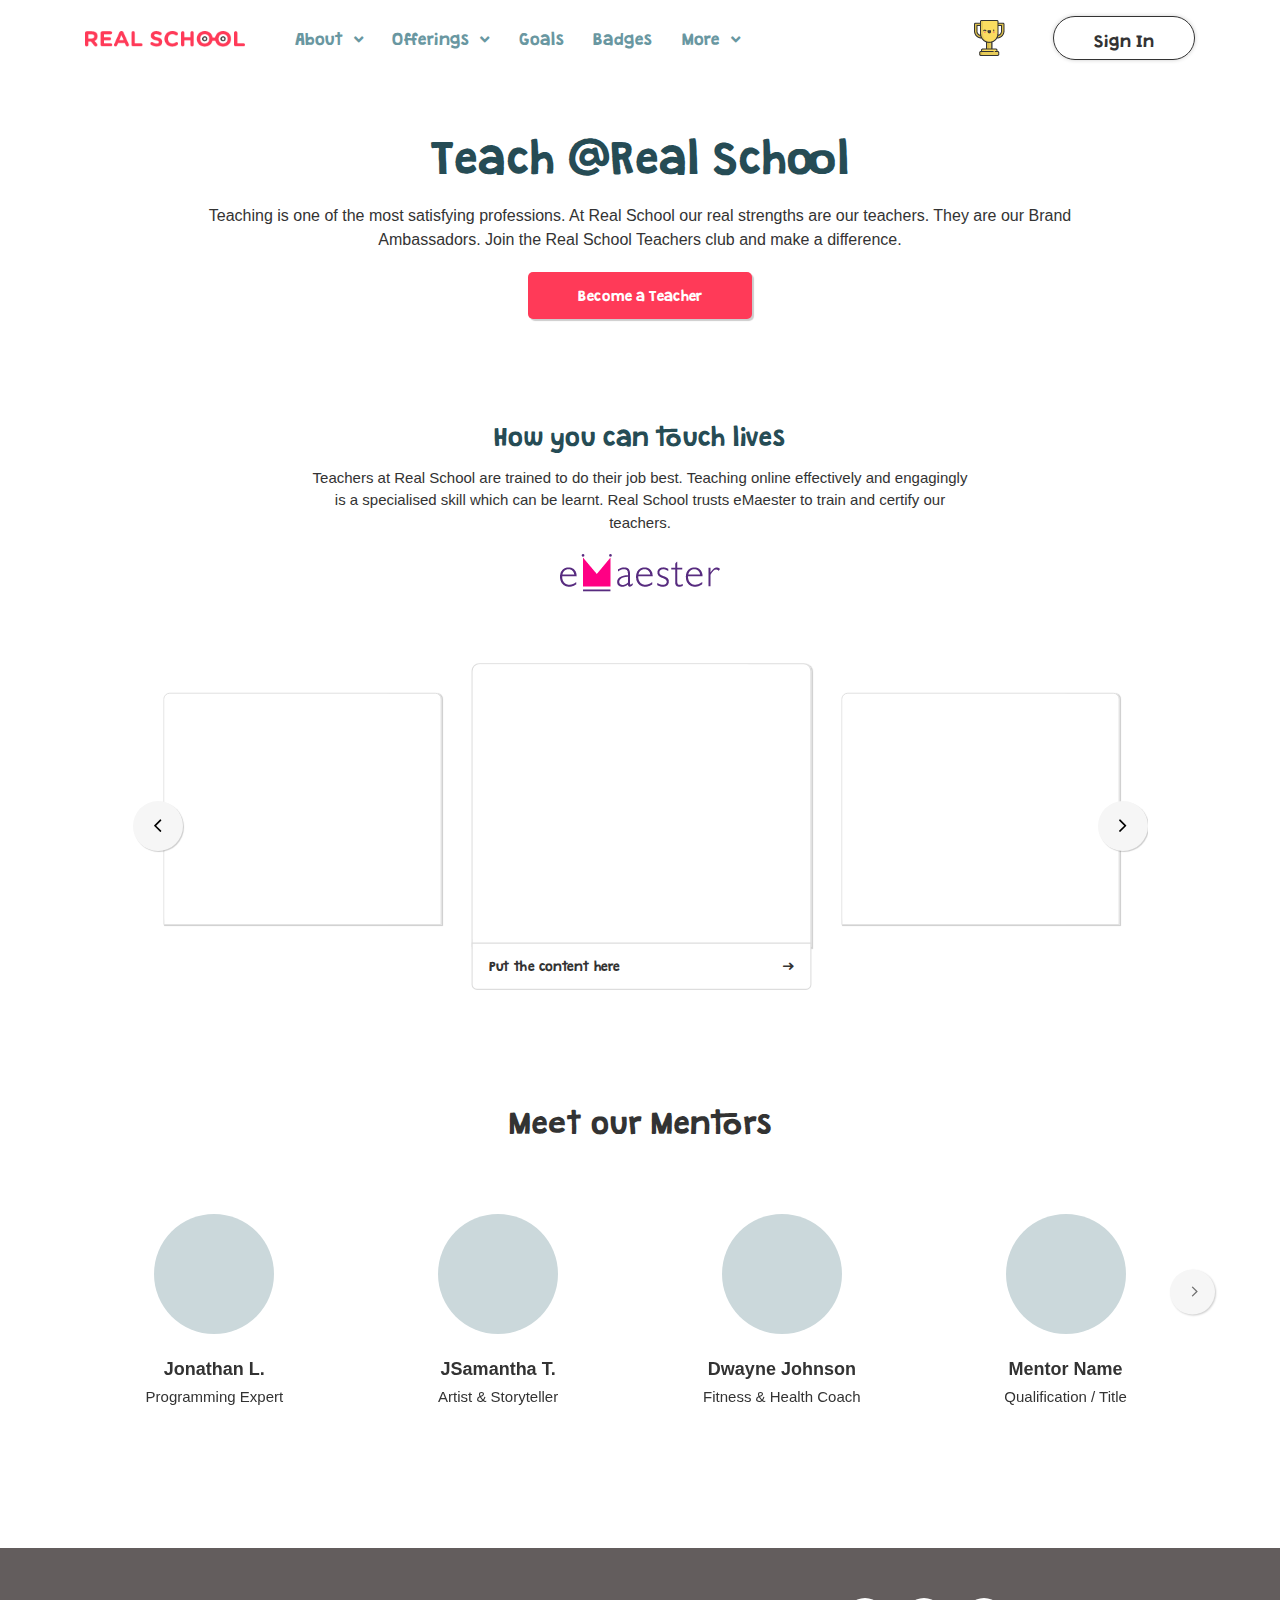
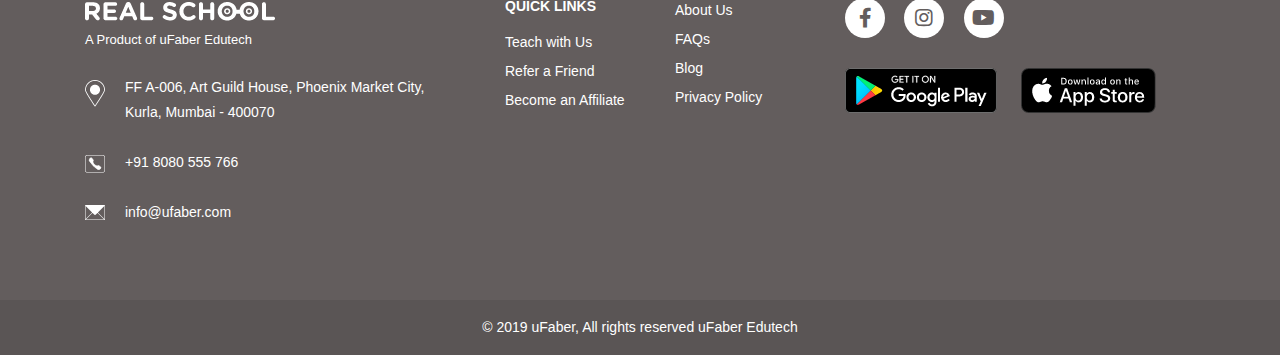
==== teachRs.html @ e68bec28 "first commit" ====
<!doctype html>
<html class="no-js" lang="">

<head>
   <meta charset="utf-8">
   <title>Real school master class || 2020</title>
   <meta name="description" content="">
   <meta name="viewport" content="width=device-width, initial-scale=1">
   <link rel="apple-touch-icon" href="asset/img/favicon.jpg">
   <link rel="icon" href="asset/img/favicon.jpg">
   <!-- google fonts link -->
   <!-- <link href="https://fonts.googleapis.com/css2?family=Montserrat:ital,wght@0,100;0,200;0,300;0,400;0,500;0,600;0,700;0,800;0,900;1,100;1,200;1,300;1,400;1,500;1,600;1,700;1,800;1,900&display=swap" rel="stylesheet"> -->
   <link rel="stylesheet" href="asset/css/bootstrap.min.css">
   <link rel="stylesheet" href="asset/css/fontawsome.css">
   <link rel="stylesheet" href="asset/css/animate.css">
   <link rel="stylesheet" href="asset/css/nice-select.css">
   <link rel="stylesheet" href="asset/css/venobox.css">
   <link rel="stylesheet" href="asset/css/owl.carousel.min.css">
   <link rel="stylesheet" href="asset/css/intlTelInput.min.css">
   <link rel="stylesheet" href="asset/css/jquery-pincode-autotab.min.css">
   <link rel="stylesheet" href="asset/css/slick.css">
   <link rel="stylesheet" href="asset/css/style.css">
   <link rel="stylesheet" href="asset/css/custom.css">
   <link rel="stylesheet" href="asset/css/responsive.css">
   <!-- this is for mordanizar js link -->
   <script src="asset/js/vendor/modernizr-3.6.0.min.js"></script>
</head>

<body>

   <!-- this 3 part about website main header -->
   <header id="mainHeaderTop" class="hide_mobile hide_tab hide_sm psr">
      <div class="container pst">
         <div class="row align-items-center pst">
            <div class="col-lg-2">
               <div class="logo">
                  <a href="index.html"><img class="img-fluid" src="asset/img/logo.png" alt="" /></a>
               </div>
            </div>
            <div class="col-lg-7 pst">
               <div class="menuHeader pst">
                  <div class="nav pst">
                     <ul class="pst">
                        <li class="pst">
                           <a href="#">
                           About
                           <i class="fa fa-angle-down"></i>
                           </a>
                           <!-- this is mega menu -->
                           <div class="megaMenuTop">
                              <div class="container pst">
                                 <div class="row pst justify-content-around">
                                    <div class="col pst">
                                       <div class="megaMenuTopItem pst text-center">
                                          <a href="#">
                                             <img src="asset/img/icons/meg-menu/1.1.png" alt="" />
                                             <img class="hoverImage" src="asset/img/icons/meg-menu/1.png" alt="" />
                                             <h4>Get Real Pass</h4>
                                             <span class="subMegaMenuItem">
                                                <p>Learn all about the Real Pass, Plan Details, Pricing & Benefits here!</p>
                                                <img src="asset/img/icons/meg-menu/shape.png" alt="" />
                                             </span>
                                          </a>
                                       </div>
                                    </div>
                                    <div class="col">
                                       <div class="megaMenuTopItem text-center">
                                          <a href="#">
                                             <img src="asset/img/icons/meg-menu/1.2.png" alt="" />
                                             <img class="hoverImage" src="asset/img/icons/meg-menu/2.png" alt="" />
                                             <h4>Real TV</h4>
                                             <span class="subMegaMenuItem">
                                                <p>Learn all about the Real Pass, Plan Details, Pricing & Benefits here!</p>
                                                <img src="asset/img/icons/meg-menu/shape.png" alt="" />
                                             </span>
                                          </a>
                                       </div>
                                    </div>
                                    <div class="col">
                                       <div class="megaMenuTopItem text-center">
                                          <a href="#">
                                             <img src="asset/img/icons/meg-menu/1.3.png" alt="" />
                                             <img class="hoverImage" src="asset/img/icons/meg-menu/3.png" alt="" />
                                             <h4>Testimonials</h4>
                                             <span class="subMegaMenuItem">
                                                <p>Learn all about the Real Pass, Plan Details, Pricing & Benefits here!</p>
                                                <img src="asset/img/icons/meg-menu/shape.png" alt="" />
                                             </span>
                                          </a>
                                       </div>
                                    </div>
                                    <div class="col">
                                       <div class="megaMenuTopItem text-center">
                                          <a href="#">
                                             <img src="asset/img/icons/meg-menu/1.4.png" alt="" />
                                             <img class="hoverImage" src="asset/img/icons/meg-menu/4.png" alt="" />
                                             <h4>About us</h4>
                                             <span class="subMegaMenuItem">
                                                <p>Learn all about the Real Pass, Plan Details, Pricing & Benefits here!</p>
                                                <img src="asset/img/icons/meg-menu/shape.png" alt="" />
                                             </span>
                                          </a>
                                       </div>
                                    </div>
                                    <div class="col">
                                       <div class="megaMenuTopItem text-center">
                                          <a href="#">
                                             <img src="asset/img/icons/meg-menu/1.5.png" alt="" />
                                             <img class="hoverImage" src="asset/img/icons/meg-menu/5.png" alt="" />
                                             <h4>FAQs</h4>
                                             <span class="subMegaMenuItem">
                                                <p>Learn all about the Real Pass, Plan Details, Pricing & Benefits here!</p>
                                                <img src="asset/img/icons/meg-menu/shape.png" alt="" />
                                             </span>
                                          </a>
                                       </div>
                                    </div>
                                 </div>
                                 <div class="row">
                                    <div class="subMegaMenu"></div>
                                 </div>
                              </div>
                           </div>
                           <!-- this is end mega menu -->
                        </li>
                        <li class="pst">
                           <a href="#">
                              Offerings
                              <i class="fa fa-angle-down"></i>
                           </a>
                           <!-- this is mega menu -->
                           <div class="megaMenuTop megaMenuTop2">
                              <div class="container pst">
                                 <div class="row pst justify-content-around">
                                    <div class="col pst">
                                       <div class="megaMenuTopItem pst text-center">
                                          <a href="#">
                                             <img src="asset/img/icons/meg-menu/1.6.png" alt="" />
                                             <img class="hoverImage" src="asset/img/icons/meg-menu/6.png" alt="" />
                                             <h4>Masterclasses</h4>
                                             <span class="subMegaMenuItem">
                                                <p>Carefully curated classes conducted by experts from across the world!</p>
                                                <img src="asset/img/icons/meg-menu/shape-2.png" alt="" />
                                             </span>
                                          </a>
                                       </div>
                                    </div>
                                    <div class="col pst">
                                       <div class="megaMenuTopItem pst text-center">
                                          <a href="#">
                                             <img src="asset/img/icons/meg-menu/1.7.png" alt="" />
                                             <img class="hoverImage" src="asset/img/icons/meg-menu/7.png" alt="" />
                                             <h4>Programs</h4>
                                             <span class="subMegaMenuItem">
                                                <p>Learn all about the Real Pass, Plan Details, Pricing & Benefits here!</p>
                                                <img src="asset/img/icons/meg-menu/shape-2.png" alt="" />
                                             </span>
                                          </a>
                                       </div>
                                    </div>
                                    <div class="col pst">
                                       <div class="megaMenuTopItem pst text-center">
                                          <a href="#">
                                             <img src="asset/img/icons/meg-menu/1.8.png" alt="" />
                                             <img class="hoverImage" src="asset/img/icons/meg-menu/8.png" alt="" />
                                             <h4>Challenges</h4>
                                             <span class="subMegaMenuItem">
                                                <p>Learn all about the Real Pass, Plan Details, Pricing & Benefits here!</p>
                                                <img src="asset/img/icons/meg-menu/shape-2.png" alt="" />
                                             </span>
                                          </a>
                                       </div>
                                    </div>
                                    <div class="col pst">
                                       <div class="megaMenuTopItem pst text-center">
                                          <a href="#">
                                             <img src="asset/img/icons/meg-menu/1.9.png" alt="" />
                                             <img class="hoverImage" src="asset/img/icons/meg-menu/9.png" alt="" />
                                             <h4>Library</h4>
                                             <span class="subMegaMenuItem">
                                                <p>Learn all about the Real Pass, Plan Details, Pricing & Benefits here!</p>
                                                <img src="asset/img/icons/meg-menu/shape-2.png" alt="" />
                                             </span>
                                          </a>
                                       </div>
                                    </div>
                                 </div>
                                 <div class="row">
                                    <div class="subMegaMenu"></div>
                                 </div>
                              </div>
                           </div>
                           <!-- this is end mega menu -->
                        </li>
                        <li><a href="#">Goals</a></li>
                        <li><a href="#">Badges</a></li>
                        <li>
                           <a href="#">
                              More
                              <i class="fa fa-angle-down"></i>
                           </a>
                           <!-- this is mega menu -->
                           <div class="megaMenuTop megaMenuTop3">
                              <div class="container pst">
                                 <div class="row pst justify-content-around">
                                    <div class="col pst">
                                       <div class="megaMenuTopItem pst text-center">
                                          <a href="#">
                                             <img src="asset/img/icons/meg-menu/1.6.png" alt="" />
                                             <img class="hoverImage" src="asset/img/icons/meg-menu/6.png" alt="" />
                                             <h4>Teach with Us</h4>
                                             <span class="subMegaMenuItem">
                                                <p>Carefully curated classes conducted by experts from across the world!</p>
                                                <img src="asset/img/icons/meg-menu/shape-2.png" alt="" />
                                             </span>
                                          </a>
                                       </div>
                                    </div>
                                    <div class="col pst">
                                       <div class="megaMenuTopItem pst text-center">
                                          <a href="#">
                                             <img src="asset/img/icons/meg-menu/1.7.png" alt="" />
                                             <img class="hoverImage" src="asset/img/icons/meg-menu/7.png" alt="" />
                                             <h4>Refer a Friend</h4>
                                             <span class="subMegaMenuItem">
                                                <p>Learn all about the Real Pass, Plan Details, Pricing & Benefits here!</p>
                                                <img src="asset/img/icons/meg-menu/shape-2.png" alt="" />
                                             </span>
                                          </a>
                                       </div>
                                    </div>
                                    <div class="col pst">
                                       <div class="megaMenuTopItem pst text-center">
                                          <a href="#">
                                             <img src="asset/img/icons/meg-menu/1.9.png" alt="" />
                                             <img class="hoverImage" src="asset/img/icons/meg-menu/9.png" alt="" />
                                             <h4>Become an Affiliate</h4>
                                             <span class="subMegaMenuItem">
                                                <p>Learn all about the Real Pass, Plan Details, Pricing & Benefits here!</p>
                                                <img src="asset/img/icons/meg-menu/shape-2.png" alt="" />
                                             </span>
                                          </a>
                                       </div>
                                    </div>
                                 </div>
                                 <div class="row">
                                    <div class="subMegaMenu"></div>
                                 </div>
                              </div>
                           </div>
                           <!-- this is end mega menu -->
                     </li>
                     </ul>
                  </div>
               </div>
            </div>
            <div class="col-lg-3 pst">
               <div class="mainHeaderTopRight text-right pst">
                  <div class="row align-items-center pst">
                     <div class="col-lg-4">
                        <div class="awardIcon">
                           <li>
                              <a href="#"><img src="asset/img/icons/trophy.png" alt="" /></a>
                              <div class="infoTooltip">
                                 <h5>Leaderboard</h5>
                              </div>
                           </li>
                        </div>
                     </div>
                     <div class="col-lg-8 pst">
                        <div class="beforeLogin">
                           <a id="singinBtn" href="#">Sign In</a>
                        </div>
                        <!-- <div class="afterLogin pst">
                           <ul class="pst">
                              <li data-placement="bottom" id="toltip1" data-toggle="tooltip">
                                 <a href="#"><img src="asset/img/icons/bag.png" alt="" /></a>
                                 <div class="infoTooltip">
                                    <h5>My Wallet</h5>
                                 </div>
                              </li>
                              <li class="pst">
                                 <a href="#"><img src="asset/img/icons/user2.png" alt="" /></a>
                                 <div class="profileMegaMenu">
                                    <div class="container">
                                       <div class="row ">
                                          <div class="col-12">
                                             <div class="profileMegaMenuContainer justify-content-around">
                                                <div class="profileMegaMenuItem">
                                                   <a href="#">
                                                      <img src="asset/img/icons/meg-menu/1.png" alt="">
                                                      <p>My Dashboard</p>
                                                   </a>
                                                </div>
                                                <div class="profileMegaMenuItem">
                                                   <a href="#">
                                                      <img src="asset/img/icons/meg-menu/2.png" alt="">
                                                      <p>My Profile</p>
                                                   </a>
                                                </div>
                                                <div class="profileMegaMenuItem">
                                                   <a href="#">
                                                      <img src="asset/img/icons/meg-menu/3.png" alt="">
                                                      <p>My Portfolio</p>
                                                   </a>
                                                </div>
                                                 <div class="profileMegaMenuItem">
                                                   <a href="#">
                                                      <img src="asset/img/icons/meg-menu/4.png" alt="">
                                                      <p>My Classes</p>
                                                   </a>
                                                </div>
                                                <div class="profileMegaMenuItem">
                                                   <a href="#">
                                                      <img src="asset/img/icons/meg-menu/5.png" alt="">
                                                      <p>Account Settings</p>
                                                   </a>
                                                </div>
                                                <div class="profileMegaMenuItem">
                                                   <a href="#">
                                                      <img src="asset/img/icons/meg-menu/5.png" alt="">
                                                      <p>Sign Out</p>
                                                   </a>
                                                </div>
                                             </div>
                                          </div>
                                       </div>
                                    </div>
                                 </div>
                              </li>
                           </ul>
                        </div> -->
                     </div>
                  </div>
               </div>
            </div>
         </div>
      </div>
   </header>

   <section id="mobileMenuTop" class="show_mobile show_tab show_sm">
      <div class="container">
         <div class="row align-items-center">
            <div class="col-4">
               <div class="logo">
                  <a href="index.html"><img class="img-fluid" src="asset/img/logo-mobile.png" alt="" /></a>
               </div>
            </div>
            <div class="col-8">
               <div class="mobileMenuTopRight text-right">
                  <ul>
                     <li>
                        <a id="signIn_btn_mobile" href="#">Sign In</a>
                        <!-- <a class="afaterLogin" href="#"><img src="asset/img/icons/user2.png" alt="" /></a> -->
                     </li>
                     <li><span class="mobileToggle"><i class="fa fa-bars"></i></span></li>
                  </ul>
               </div>
            </div>
         </div>
      </div>
   </section>

   <section id="sidebarMenu">
      <div class="mobile_menu_info">
         <div class="container">
         <div class="row align-items-center">
            <div class="col-4">
               <div class="logo">
                  <a href="index.html"><img class="img-fluid" src="asset/img/logo-mobile.png" alt="" /></a>
               </div>
            </div>
            <div class="col-8">
               <div class="mobileMenuTopRight text-right">
                  <ul>
                     <li>
                        <!-- <a href="#">Sign In</a> -->
                        <a class="afaterLogin" href="#"><img src="asset/img/icons/user2.png" alt="" /></a>
                     </li>
                     <li><span class="mobileToggle"><i class="fal fa-times"></i></span></li>
                  </ul>
               </div>
            </div>
         </div>
      </div>
      </div>
      <div class="menu_after_signIn">
         <ul>
            <li><a href="#"><span><img src="asset/img/icons/sidebar/ticket.png" alt="" /></span> My Dashboard</a></li>
            <li><a href="#"><span><img src="asset/img/icons/sidebar/tv.png" alt="" /></span> My Profile</a></li>
            <li><a href="#"><span><img src="asset/img/icons/sidebar/review.png" alt="" /></span> My Portfolio</a></li>
            <li><a href="#"><span><img src="asset/img/icons/sidebar/blackboard.png" alt="" /></span> My Classes</a></li>
            <li><a href="#"><span><img src="asset/img/icons/sidebar/trophy.png" alt="" /></span> Account Settings</a></li>
            <li><a href="#"><span><img src="asset/img/icons/sidebar/walet.png" alt="" /></span> My Wallet</a></li>
            <li><a href="#"><span><img src="asset/img/icons/sidebar/ticket.png" alt="" /></span> Sign Out</a></li>
         </ul>
      </div>
      <div class="menu_top">
         <ul>
            <li><a href="#">
               <span class="img_1"><img src="asset/img/icons/sidebar/ticket.png" alt="" /></span>
                Get Real Pass</a>
            </li>
            <li><a href="#">
               <span><img src="asset/img/icons/sidebar/tv.png" alt="" /></span>
                Real TV</a>
            </li>
            <li><a href="#">
               <span><img src="asset/img/icons/sidebar/review.png" alt="" /></span>
                Testimonials</a>
            </li>
            <li>
               <a href="#">
               <span><img src="asset/img/icons/sidebar/blackboard.png" alt="" /></span>
                About us</a>
            </li>
            <li>
               <a href="#">
               <span><img src="asset/img/icons/sidebar/trophy.png" alt="" /></span>
                Leaderboard</a>
            </li>
            <li>
               <a href="#">
               <span><img src="asset/img/icons/sidebar/question.png" alt="" /></span>
                FAQs</a>
            </li>
         </ul>
      </div>
      <div class="menu_bottom">
         <ul>
            <li>
               <a href="#">
                  <span><img src="asset/img/icons/sidebar/1.png" alt="" /></span>
                  Masterclasses
               </a>
            </li>
            <li>
               <a href="#">
                  <span><img src="asset/img/icons/sidebar/2.png" alt="" /></span>
                  Programs
               </a>
            </li>
            <li>
               <a href="#">
                  <span><img src="asset/img/icons/sidebar/3.png" alt="" /></span>
                  Challenges
               </a>
            </li>
            <li>
               <a href="#">
                  <span><img src="asset/img/icons/sidebar/4.png" alt="" /></span>
                  Library
               </a>
            </li>
            <li>
               <a href="#">
                  <span><img src="asset/img/icons/sidebar/5.png" alt="" /></span>
                  Goals
               </a>
            </li>
            <li>
               <a href="#">
                  <span><img src="asset/img/icons/sidebar/6.png" alt="" /></span>
                  Badges
               </a>
            </li>
         </ul>
      </div>
   </section>
   <!-- end 3 part website header -->

   <!-- start teach rs banar -->
   <section id="teachRsbanar">
      <div class="container">
         <div class="row">
            <div class="col-12">
               <div class="teachRsbanarContent text-center">
                  <h3>Teach @Real School</h3>
                  <p>Teaching is one of the most satisfying professions. At Real School our real strengths are our teachers. They are our Brand Ambassadors. Join the Real School Teachers club and make a difference.</p>
                  <a href="#">Become a Teacher</a>
               </div>
            </div>
         </div>
      </div>
   </section>
   <!-- end teach rs banar -->

   <!-- start teach rs main area -->
   <section id="teachRsMaiArea">
      <div class="container">
         <div class="row">
            <div class="col-12">
               <div class="teachRtitleTop text-center">
                  <h3>How you can touch lives</h3>
                  <p>Teachers at Real School are trained to do their job best. Teaching online effectively and engagingly is a specialised skill which can be learnt. Real School trusts eMaester to train and certify our teachers.</p>
                  <img src="asset/img/merketing/30.png" alt="">
               </div>
               <div class="teachRsMaiAreaSlider">
                  <div class="row">
                     <div class="col-lg-11 mx-auto">
                        <div class="teachRsMaiAreaSliderActive">
                           <div class="teachRsMaiAreaSliderItem">
                              <div class="imageBox">
                                 <img class="img-fluid" src="asset/img/merketing/29.png" alt="">
                              </div>
                              <div class="btnAction text-center">
                                 <a href="#">Put the content here <span><i class="fa fa-long-arrow-right"></i></span></a>
                              </div>
                           </div>
                           <div class="teachRsMaiAreaSliderItem">
                              <div class="imageBox">
                                 <img class="img-fluid" src="asset/img/merketing/29.png" alt="">
                              </div>
                              <div class="btnAction text-center">
                                 <a href="#">Put the content here <span><i class="fa fa-long-arrow-right"></i></span></a>
                              </div>
                           </div>
                           <div class="teachRsMaiAreaSliderItem">
                              <div class="imageBox">
                                 <img class="img-fluid" src="asset/img/merketing/29.png" alt="">
                              </div>
                              <div class="btnAction text-center">
                                 <a href="#">Put the content here <span><i class="fa fa-long-arrow-right"></i></span></a>
                              </div>
                           </div>
                           <div class="teachRsMaiAreaSliderItem">
                              <div class="imageBox">
                                 <img class="img-fluid" src="asset/img/merketing/29.png" alt="">
                              </div>
                              <div class="btnAction text-center">
                                 <a href="#">Put the content here <span><i class="fa fa-long-arrow-right"></i></span></a>
                              </div>
                           </div>
                           <div class="teachRsMaiAreaSliderItem">
                              <div class="imageBox">
                                 <img class="img-fluid" src="asset/img/merketing/29.png" alt="">
                              </div>
                              <div class="btnAction text-center">
                                 <a href="#">Put the content here <span><i class="fa fa-long-arrow-right"></i></span></a>
                              </div>
                           </div>
                           <div class="teachRsMaiAreaSliderItem">
                              <div class="imageBox">
                                 <img class="img-fluid" src="asset/img/merketing/29.png" alt="">
                              </div>
                              <div class="btnAction text-center">
                                 <a href="#">Put the content here <span><i class="fa fa-long-arrow-right"></i></span></a>
                              </div>
                           </div>
                        </div>
                     </div>
                  </div>
               </div>
            </div>
         </div>
      </div>
   </section>
   <!-- end teach rs main area -->


      <!-- start about page mentor slider -->
   <section id="aboutPageMentorSlider" class="aboutPageMentorSlider2">
      <div class="container">
         <div class="row">
            <div class="col-12">
               <div class="topTitle text-center">
                  <h3>Meet our Mentors</h3>
               </div>
               <div class="aboutPageMentorSliderActive owl-carousel">
                  <div class="aboutPageMentorSliderItem text-center">
                     <img class="img-fluid" src="asset/img/merketing/22.png" alt="">
                     <h4>Jonathan L.</h4>
                     <p>Programming Expert</p>
                  </div>
                  <div class="aboutPageMentorSliderItem text-center">
                     <img class="img-fluid" src="asset/img/merketing/22.png" alt="">
                     <h4>JSamantha T.</h4>
                     <p>Artist & Storyteller</p>
                  </div>
                  <div class="aboutPageMentorSliderItem text-center">
                     <img class="img-fluid" src="asset/img/merketing/22.png" alt="">
                     <h4>Dwayne Johnson</h4>
                     <p>Fitness & Health Coach</p>
                  </div>
                  <div class="aboutPageMentorSliderItem text-center">
                     <img class="img-fluid" src="asset/img/merketing/22.png" alt="">
                     <h4>Mentor Name</h4>
                     <p>Qualification / Title</p>
                  </div>
                  <div class="aboutPageMentorSliderItem text-center">
                     <img class="img-fluid" src="asset/img/merketing/22.png" alt="">
                     <h4>JSamantha T.</h4>
                     <p>Artist & Storyteller</p>
                  </div>
               </div>
            </div>
         </div>
      </div>
   </section>
   <!-- end about page mentor slider -->
   <section id="main_footer_top" class="hide_mobile">
      <div class="container">
         <div class="row">
            <div class="col-lg-4 col-md-6 col-sm-6">
               <div class="footer_info">
                  <div class="logo">
                     <a href="index.html"><img class="img-fluid" src="asset/img/logo-white.png" alt="" /></a>
                     <p>A Product of uFaber Edutech</p>
                  </div>
                  <div class="info">
                     <ul>
                        <li>
                           <img src="asset/img/icons/pin.png" alt="" />
                           FF A-006, Art Guild House, Phoenix Market City, Kurla, Mumbai - 400070
                        </li>
                        <li>
                           <img src="asset/img/icons/phone.png" alt="" />
                           +91 8080 555 766
                        </li>
                        <li>
                           <img src="asset/img/icons/mail.png" alt="" />
                           info@ufaber.com
                        </li>
                     </ul>
                  </div>
               </div>
            </div>
            <div class="col-lg-4 col-md-6 col-sm-6">
               <div class="footer_link">
                  <div class="row">
                     <div class="col-lg-6">
                        <div class="footer_link_item">
                           <h3>QUICK LINKS</h3>
                           <ul>
                              <li><a href="#">Teach with Us</a></li>
                              <li><a href="#">Refer a Friend</a></li>
                              <li><a href="#">Become an Affiliate</a></li>
                           </ul>
                        </div>
                     </div>
                     <div class="col-lg-6">
                        <div class="footer_link_item">
                           <ul>
                              <li><a href="#">About Us</a></li>
                              <li><a href="#">FAQs</a></li>
                              <li><a href="#">Blog</a></li>
                              <li><a href="#">Privacy Policy</a></li>
                           </ul>
                        </div>
                     </div>
                  </div>
               </div>
            </div>
            <div class="col-lg-4">
               <div class="social">
                  <div class="social_top">
                     <ul>
                        <li><a href="#"><i class="fab fa-facebook-f"></i></a></li>
                        <li><a href="#"><i class="fab fa-instagram"></i></a></li>
                        <li><a href="#"><i class="fab fa-youtube"></i></a></li>
                     </ul>
                  </div>
                  <div class="download_area">
                     <ul>
                        <li><a href="#"><img src="asset/img/app/play.png" alt="" /></a></li>
                        <li><a href="#"><img src="asset/img/app/apple.png" alt="" /></a></li>
                     </ul>
                  </div>
               </div>
            </div>
         </div>
      </div>
   </section>

   <section id="mobile_footer" class="show_mobile">
      <div class="container">
         <div class="row">
            <div class="col-12 pl0 pr0">
               <div class="logo">
                  <a href="index.html"><img src="asset/img/logo-white.png" alt="" /></a>
                  <p>A Product of uFaber Edutech</p>
               </div>
               <div class="mobile_footer_link">
                  <ul>
                     <li>
                        <i class="fal fa-angle-right link_arrow"></i>
                        <div class="row align-items-center">
                           <div class="col-7">
                              <div class="download_info">
                                 <p>Download the App</p>
                              </div>
                           </div>
                           <div class="col-5">
                              <div class="download_btn">
                                 <ul>
                                    <li><a href="#"><i class="fab fa-google-play"></i></a></li>
                                    <li><a style="font-size: 22px;" href="#"><i class="fab fa-apple"></i></a></li>
                                 </ul>
                              </div>
                           </div>
                        </div>
                     </li>
                     <li class="toggle_info_footer">
                        <button class="btn btn-primary" type="button" data-toggle="collapse" data-target="#collapseExample" aria-expanded="false" aria-controls="collapseExample">
                           Contact Us
                         </button>
                         <div class="collapse" id="collapseExample">
                           <div class="card card-body">
                              <ul>
                                 <li>
                                    <img src="asset/img/icons/pin.png" alt="" />
                                    FF A-006, Art Guild House, Phoenix Market City, Kurla, Mumbai - 400070
                                 </li>
                                 <li>
                                    <img src="asset/img/icons/phone.png" alt="" />
                                    +91 8080 555 766
                                 </li>
                                 <li>
                                    <img src="asset/img/icons/mail.png" alt="" />
                                    info@ufaber.com
                                 </li>
                              </ul>
                           </div>
                         </div>
                     </li>
                     <li>
                        <i class="fal fa-angle-right link_arrow_2"></i>
                        <a href="#">Teach with Us</a>
                     </li>
                     <li>
                        <i class="fal fa-angle-right link_arrow_2"></i>
                        <a href="#">TRefer a Friend</a>
                     </li>
                     <li>
                        <i class="fal fa-angle-right link_arrow_2"></i>
                        <a href="#">Become an Affiliate</a>
                     </li>
                     <li>
                        <i class="fal fa-angle-right link_arrow_2"></i>
                        <a href="#">About Us</a>
                     </li>
                     <li>
                        <i class="fal fa-angle-right link_arrow_2"></i>
                        <a href="#">Blog</a>
                     </li>
                     <li>
                        <i class="fal fa-angle-right link_arrow_2"></i>
                        <a href="#">Privacy Policy</a>
                     </li>
                  </ul>
               </div>
            </div>
         </div>
      </div>
   </section>

   <footer id="footer_bottom">
      <div class="container">
         <div class="row">
            <div class="col-12">
               <div class="footer_bottom_content text-center">
                  <p>© 2019 uFaber, All rights reserved uFaber Edutech</p>
               </div>
            </div>
         </div>
      </div>
   </footer>

   <!-- this is  signin popup -->
   <section id="signUpPopup">
      <div class="signUpPopup_container">
         <i id="popup_close" class="fal fa-times"></i>
         <div class="signUpPopup_container_top text-center">
            <h3>Sign In</h3>
            <p>Start Real Education for Free</p>
         </div>
         <div class="signUpPopup_tab_btn text-center">
            <ul class="nav nav-tabs" id="myTab" role="tablist">
               <li class="nav-item">
                 <a class="nav-link active" id="home-tab" data-toggle="tab" href="#home" role="tab" aria-controls="home" aria-selected="true">Mobile</a>
               </li>
               <li class="nav-item">
                 <a class="nav-link" id="profile-tab" data-toggle="tab" href="#profile" role="tab" aria-controls="profile" aria-selected="false">EMAIL</a>
               </li>
             </ul>
         </div>
         <div class="signUpPopup_tab_form">
            <div class="tab-content" id="myTabContent">
               <div class="tab-pane fade show active" id="home" role="tabpanel" aria-labelledby="home-tab">
                  <form id="form_1" action="#">
                     <div class="signInInputBox">
                        <input id="phone" type="tel">
                        <p class="errorForm">Please Enter Valid Mobile Nmber.</p>
                     </div>
                     <button type="submit">Continue with Mobile</button>
                  </form>
               </div>
               <div class="tab-pane fade" id="profile" role="tabpanel" aria-labelledby="profile-tab">
                  <form id="form_2" action="#">
                     <div class="signInInputBox">
                        <input id="email" type="email" placeholder="Enter Your Email..">
                        <p class="errorForm">Please Enter Valid Email Address.</p>
                     </div>
                     <button type="submit">Continue with Email</button>
                  </form>
               </div>
               
             </div>
         </div>
         <div class="signUpPopup_social text-center">
            <p>OR</p>
            <ul>
               <li><a href="#"><img src="asset/img/icons/google.png" alt="" /></a></li>
               <li><a href="#"><img src="asset/img/icons/fb.png" alt="" /></a></li>
            </ul>
         </div>
         <div class="signUpPopup_need_help text-center">
            <a href="#">Need Help to Sign in?</a>
         </div>
      </div>
   </section>
   <!-- end signin popup -->


   <!-- start otp popup -->
   <section id="otp_popup">
      <div class="otp_popup_container">
         <i id="popup_close_otp" class="fal fa-times"></i>
         <div class="otp_popup_top text-center">
            <p>Please enter OTP sent to your mobile </p>
            <h4>9876543210   <span>EDIT</span></h4>
         </div>
         <div class="otp_popup_form">
            <form class="myPinCode" action="#">
               <div class="pin_input">
                  <input type="tel" maxlength="1">
                  <input type="tel" maxlength="1">
                  <input type="tel" maxlength="1">
                  <input type="tel" maxlength="1">
               </div>
               <div class="pin_submit text-center">
                  <button type="submit">Verify</button>
                  <a href="#">Resent OTP</a>
               </div>
            </form>
            <div class="opt_terms_condition text-center">
               <p>By signing up you agree to our <a href="#">Terms & Conditions</a></p>
            </div>
         </div>
      </div>
   </section>
   <!-- end otp popup -->


   <!-- start sign in confirmation popup -->
   <section id="signinConfirmation_popup">
      <div class="signinConfirmation_popup_container text-center">
         <i id="popup_close_confirm" class="fal fa-times"></i>
         <h3>Congratulations</h3>
         <h4>You have received <br /> 200 Free Welcome Points in your Pass.</h4>
         <p>Use these points to book any Workshop Now!</p>
         <a href="#" class="btn_1">Go to Class Calendar</a>
         <a href="#" class="btn_2">See how Pass works</a>
      </div>
   </section>
   <!-- end sign in confirmation popup -->



















 

   <!-- all javascript load here -->
   <script src="asset/js/vendor/jquery-3.3.1.min.js"></script>
   <script src="asset/js/bootstrap.bundle.min.js"></script>
   <script src="asset/js/owl.carousel.min.js"></script>
   <script src="asset/js/slick.min.js"></script>
   <script src="asset/js/jquery.nice-select.min.js"></script>
   <script src="asset/js/jquery-pincode-autotab.min.js"></script>
   <script src="asset/js/intlTelInput.js"></script>
   <script src="asset/js/venobox.min.js"></script>
   <script src="asset/js/custom.js"></script>
   <script>
      // this is for activation iternation dailar code
      var input = document.querySelector("#phone");
      window.intlTelInput(input, {
      initialCountry: "in",
      separateDialCode: true,
         customPlaceholder: function(selectedCountryPlaceholder, selectedCountryData) {
            return '10 digit mobile number';
         },
      utilsScript: "asset/js/utils.js"
      });
      // this is active for otp pin
      $(document).ready(function() {
         $(".myPinCode input").jqueryPincodeAutotab();
      });
   </script>
  
</body>

</html>
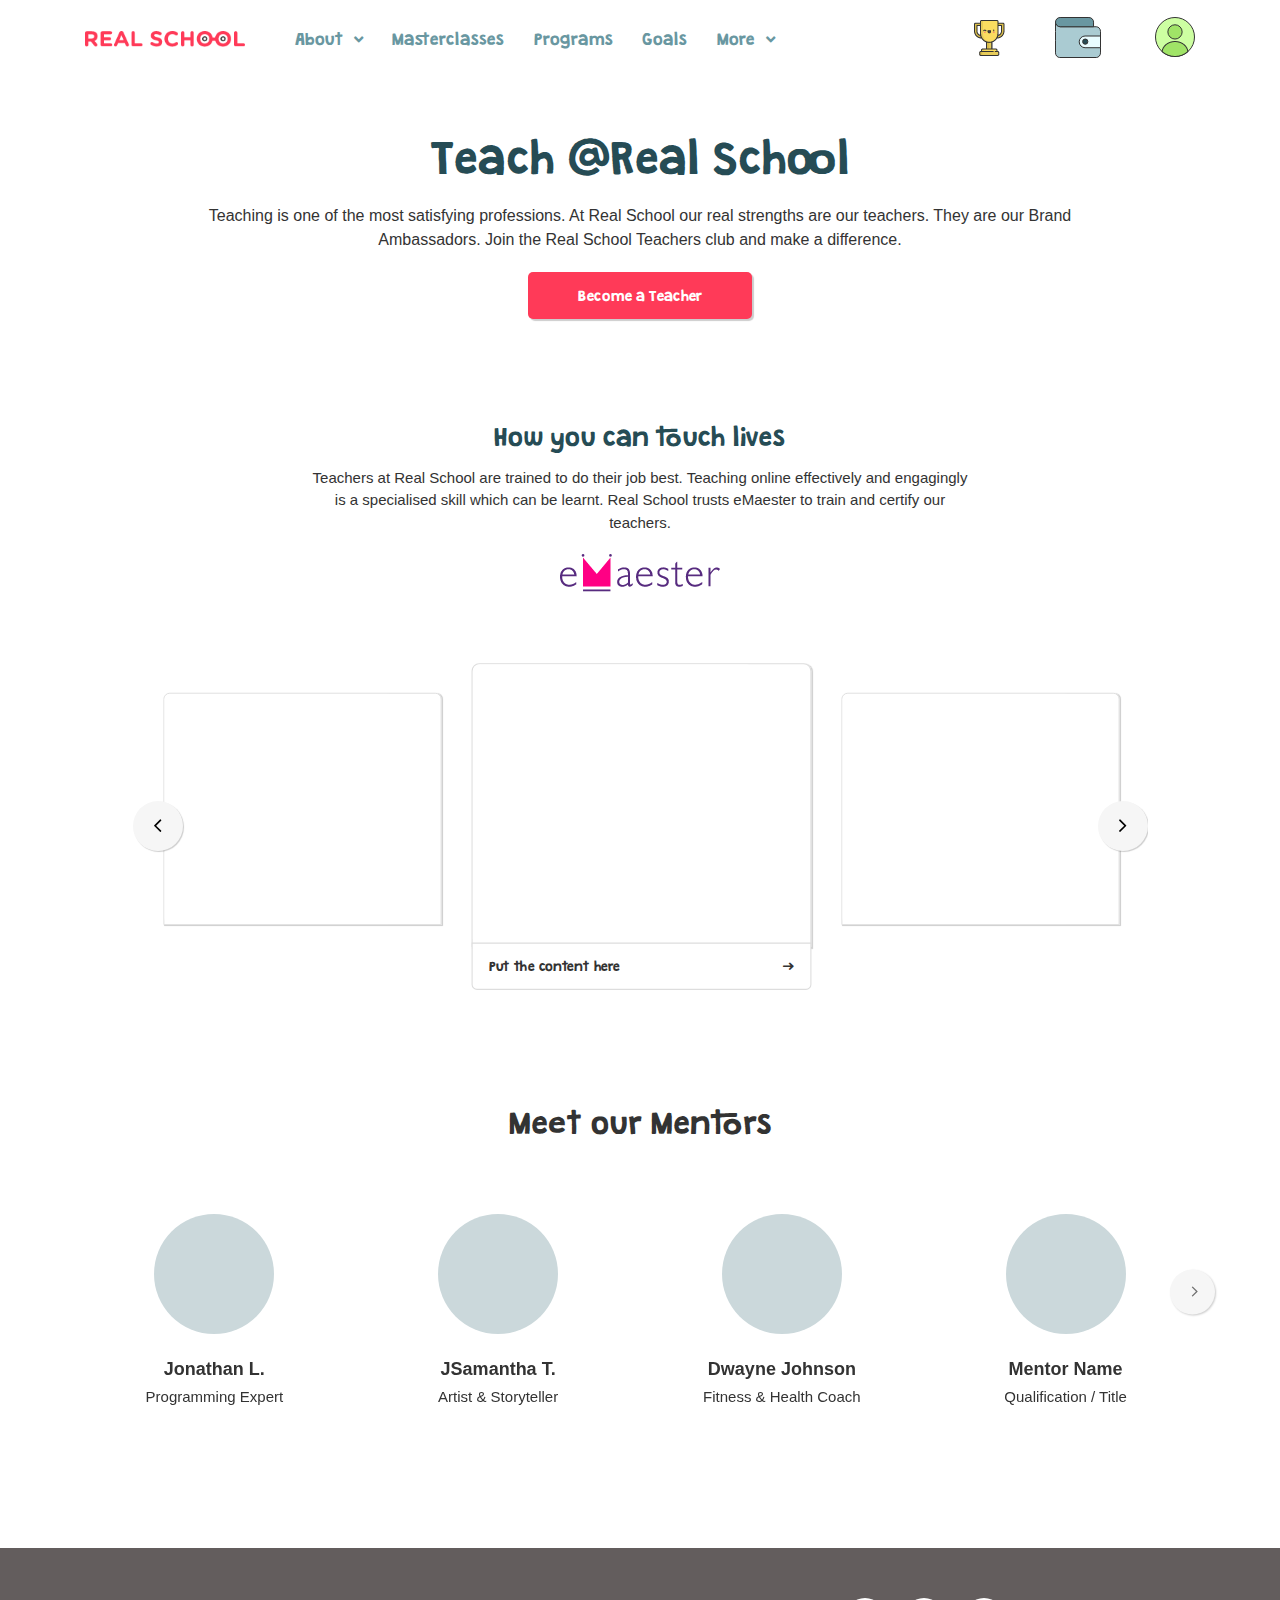
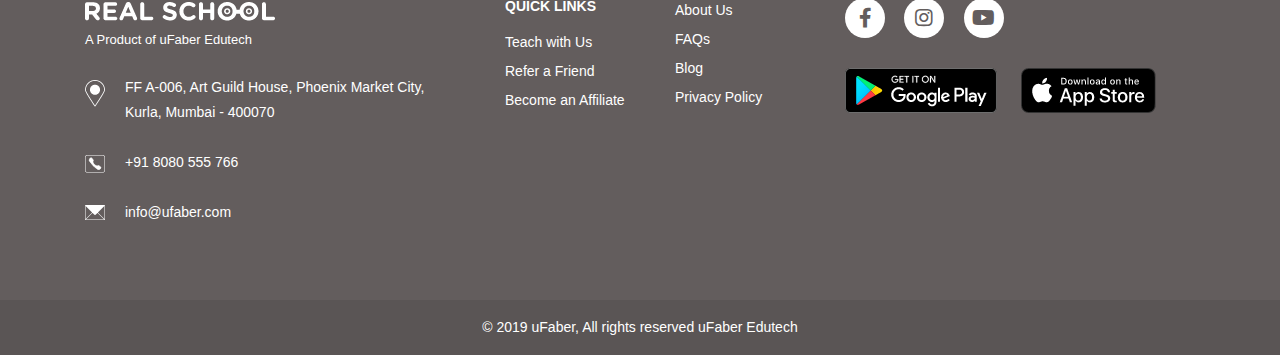
==== commit 399a3f36: "Change menu area" ====
--- a/teachRs.html
+++ b/teachRs.html
@@ -50,32 +50,6 @@
                            <div class="megaMenuTop">
                               <div class="container pst">
                                  <div class="row pst justify-content-around">
-                                    <div class="col pst">
-                                       <div class="megaMenuTopItem pst text-center">
-                                          <a href="#">
-                                             <img src="asset/img/icons/meg-menu/1.1.png" alt="" />
-                                             <img class="hoverImage" src="asset/img/icons/meg-menu/1.png" alt="" />
-                                             <h4>Get Real Pass</h4>
-                                             <span class="subMegaMenuItem">
-                                                <p>Learn all about the Real Pass, Plan Details, Pricing & Benefits here!</p>
-                                                <img src="asset/img/icons/meg-menu/shape.png" alt="" />
-                                             </span>
-                                          </a>
-                                       </div>
-                                    </div>
-                                    <div class="col">
-                                       <div class="megaMenuTopItem text-center">
-                                          <a href="#">
-                                             <img src="asset/img/icons/meg-menu/1.2.png" alt="" />
-                                             <img class="hoverImage" src="asset/img/icons/meg-menu/2.png" alt="" />
-                                             <h4>Real TV</h4>
-                                             <span class="subMegaMenuItem">
-                                                <p>Learn all about the Real Pass, Plan Details, Pricing & Benefits here!</p>
-                                                <img src="asset/img/icons/meg-menu/shape.png" alt="" />
-                                             </span>
-                                          </a>
-                                       </div>
-                                    </div>
                                     <div class="col">
                                        <div class="megaMenuTopItem text-center">
                                           <a href="#">
@@ -123,77 +97,10 @@
                            </div>
                            <!-- this is end mega menu -->
                         </li>
-                        <li class="pst">
-                           <a href="#">
-                              Offerings
-                              <i class="fa fa-angle-down"></i>
-                           </a>
-                           <!-- this is mega menu -->
-                           <div class="megaMenuTop megaMenuTop2">
-                              <div class="container pst">
-                                 <div class="row pst justify-content-around">
-                                    <div class="col pst">
-                                       <div class="megaMenuTopItem pst text-center">
-                                          <a href="#">
-                                             <img src="asset/img/icons/meg-menu/1.6.png" alt="" />
-                                             <img class="hoverImage" src="asset/img/icons/meg-menu/6.png" alt="" />
-                                             <h4>Masterclasses</h4>
-                                             <span class="subMegaMenuItem">
-                                                <p>Carefully curated classes conducted by experts from across the world!</p>
-                                                <img src="asset/img/icons/meg-menu/shape-2.png" alt="" />
-                                             </span>
-                                          </a>
-                                       </div>
-                                    </div>
-                                    <div class="col pst">
-                                       <div class="megaMenuTopItem pst text-center">
-                                          <a href="#">
-                                             <img src="asset/img/icons/meg-menu/1.7.png" alt="" />
-                                             <img class="hoverImage" src="asset/img/icons/meg-menu/7.png" alt="" />
-                                             <h4>Programs</h4>
-                                             <span class="subMegaMenuItem">
-                                                <p>Learn all about the Real Pass, Plan Details, Pricing & Benefits here!</p>
-                                                <img src="asset/img/icons/meg-menu/shape-2.png" alt="" />
-                                             </span>
-                                          </a>
-                                       </div>
-                                    </div>
-                                    <div class="col pst">
-                                       <div class="megaMenuTopItem pst text-center">
-                                          <a href="#">
-                                             <img src="asset/img/icons/meg-menu/1.8.png" alt="" />
-                                             <img class="hoverImage" src="asset/img/icons/meg-menu/8.png" alt="" />
-                                             <h4>Challenges</h4>
-                                             <span class="subMegaMenuItem">
-                                                <p>Learn all about the Real Pass, Plan Details, Pricing & Benefits here!</p>
-                                                <img src="asset/img/icons/meg-menu/shape-2.png" alt="" />
-                                             </span>
-                                          </a>
-                                       </div>
-                                    </div>
-                                    <div class="col pst">
-                                       <div class="megaMenuTopItem pst text-center">
-                                          <a href="#">
-                                             <img src="asset/img/icons/meg-menu/1.9.png" alt="" />
-                                             <img class="hoverImage" src="asset/img/icons/meg-menu/9.png" alt="" />
-                                             <h4>Library</h4>
-                                             <span class="subMegaMenuItem">
-                                                <p>Learn all about the Real Pass, Plan Details, Pricing & Benefits here!</p>
-                                                <img src="asset/img/icons/meg-menu/shape-2.png" alt="" />
-                                             </span>
-                                          </a>
-                                       </div>
-                                    </div>
-                                 </div>
-                                 <div class="row">
-                                    <div class="subMegaMenu"></div>
-                                 </div>
-                              </div>
-                           </div>
-                           <!-- this is end mega menu -->
-                        </li>
+                        <li><a href="#">Masterclasses</a></li>
+                        <li><a href="#">Programs</a></li>
+                        
                         <li><a href="#">Goals</a></li>
-                        <li><a href="#">Badges</a></li>
                         <li>
                            <a href="#">
                               More
@@ -203,6 +110,32 @@
                            <div class="megaMenuTop megaMenuTop3">
                               <div class="container pst">
                                  <div class="row pst justify-content-around">
+                                    <div class="col">
+                                       <div class="megaMenuTopItem text-center">
+                                          <a href="#">
+                                             <img src="asset/img/icons/meg-menu/1.2.png" alt="">
+                                             <img class="hoverImage" src="asset/img/icons/meg-menu/2.png" alt="">
+                                             <h4>Real TV</h4>
+                                             <span class="subMegaMenuItem">
+                                                <p>Learn all about the Real Pass, Plan Details, Pricing &amp; Benefits here!</p>
+                                                <img src="asset/img/icons/meg-menu/shape.png" alt="">
+                                             </span>
+                                          </a>
+                                       </div>
+                                    </div>
+                                    <div class="col pst">
+                                       <div class="megaMenuTopItem pst text-center">
+                                          <a href="#">
+                                             <img src="asset/img/icons/meg-menu/1.8.png" alt="">
+                                             <img class="hoverImage" src="asset/img/icons/meg-menu/8.png" alt="">
+                                             <h4>Badge</h4>
+                                             <span class="subMegaMenuItem">
+                                                <p>Learn all about the Real Pass, Plan Details, Pricing &amp; Benefits here!</p>
+                                                <img src="asset/img/icons/meg-menu/shape-2.png" alt="">
+                                             </span>
+                                          </a>
+                                       </div>
+                                    </div>
                                     <div class="col pst">
                                        <div class="megaMenuTopItem pst text-center">
                                           <a href="#">
@@ -219,24 +152,11 @@
                                     <div class="col pst">
                                        <div class="megaMenuTopItem pst text-center">
                                           <a href="#">
-                                             <img src="asset/img/icons/meg-menu/1.7.png" alt="" />
-                                             <img class="hoverImage" src="asset/img/icons/meg-menu/7.png" alt="" />
-                                             <h4>Refer a Friend</h4>
+                                             <img src="asset/img/icons/meg-menu/1.5.png" alt="" />
+                                             <img class="hoverImage" src="asset/img/icons/meg-menu/5.png" alt="" />
+                                             <h4>Account settings</h4>
                                              <span class="subMegaMenuItem">
-                                                <p>Learn all about the Real Pass, Plan Details, Pricing & Benefits here!</p>
-                                                <img src="asset/img/icons/meg-menu/shape-2.png" alt="" />
-                                             </span>
-                                          </a>
-                                       </div>
-                                    </div>
-                                    <div class="col pst">
-                                       <div class="megaMenuTopItem pst text-center">
-                                          <a href="#">
-                                             <img src="asset/img/icons/meg-menu/1.9.png" alt="" />
-                                             <img class="hoverImage" src="asset/img/icons/meg-menu/9.png" alt="" />
-                                             <h4>Become an Affiliate</h4>
-                                             <span class="subMegaMenuItem">
-                                                <p>Learn all about the Real Pass, Plan Details, Pricing & Benefits here!</p>
+                                                <p>Carefully curated classes conducted by experts from across the world!</p>
                                                 <img src="asset/img/icons/meg-menu/shape-2.png" alt="" />
                                              </span>
                                           </a>
@@ -268,10 +188,10 @@
                         </div>
                      </div>
                      <div class="col-lg-8 pst">
-                        <div class="beforeLogin">
-                           <a id="singinBtn" href="#">Sign In</a>
-                        </div>
-                        <!-- <div class="afterLogin pst">
+                        <!-- <div class="beforeLogin">
+                           <a href="#" data-toggle="modal" data-target="#newSignInModl">Sign In</a>
+                        </div> -->
+                        <div class="afterLogin pst">
                            <ul class="pst">
                               <li data-placement="bottom" id="toltip1" data-toggle="tooltip">
                                  <a href="#"><img src="asset/img/icons/bag.png" alt="" /></a>
@@ -285,37 +205,51 @@
                                     <div class="container">
                                        <div class="row ">
                                           <div class="col-12">
-                                             <div class="profileMegaMenuContainer justify-content-around">
-                                                <div class="profileMegaMenuItem">
-                                                   <a href="#">
-                                                      <img src="asset/img/icons/meg-menu/1.png" alt="">
-                                                      <p>My Dashboard</p>
-                                                   </a>
-                                                </div>
+                                             <div class="profileMegaMenuContainer">
                                                 <div class="profileMegaMenuItem">
                                                    <a href="#">
                                                       <img src="asset/img/icons/meg-menu/2.png" alt="">
-                                                      <p>My Profile</p>
-                                                   </a>
-                                                </div>
-                                                <div class="profileMegaMenuItem">
-                                                   <a href="#">
-                                                      <img src="asset/img/icons/meg-menu/3.png" alt="">
-                                                      <p>My Portfolio</p>
+                                                      <p>Child's Profile</p>
                                                    </a>
                                                 </div>
                                                  <div class="profileMegaMenuItem">
                                                    <a href="#">
                                                       <img src="asset/img/icons/meg-menu/4.png" alt="">
-                                                      <p>My Classes</p>
+                                                      <p>Child's Classes</p>
                                                    </a>
                                                 </div>
                                                 <div class="profileMegaMenuItem">
                                                    <a href="#">
-                                                      <img src="asset/img/icons/meg-menu/5.png" alt="">
-                                                      <p>Account Settings</p>
+                                                      <img src="asset/img/icons/meg-menu/4.png" alt="">
+                                                      <p>Add Child</p>
                                                    </a>
                                                 </div>
+                                                <div class="profileMegaMenuItem">
+                                                   <a href="#">
+                                                      <img src="asset/img/icons/meg-menu/4.png" alt="">
+                                                      <p>Switch Profiles</p>
+                                                   </a>
+                                                   <div class="swithProfileMenu">
+                                                      <ul>
+                                                         <li><a href="#">
+                                                            <img class="img-fluid" src="asset/img/merketing/40.png" alt="">
+                                                            Advait Prabhu
+                                                            <span><i class="fa fa-check"></i></span>
+                                                         </a></li>
+                                                         <li><a href="#">
+                                                            <img class="img-fluid" src="asset/img/merketing/41.png" alt="">
+                                                            Advika Prabhu
+                                                         </a></li>
+                                                      </ul>
+                                                      <div class="addChildrenBox">
+                                                         <a href="#">
+                                                            <span><i class="fa fa-plus"></i></span>
+                                                            Add Another Child
+                                                         </a>
+                                                      </div>
+                                                   </div>
+                                                </div>
+                                                
                                                 <div class="profileMegaMenuItem">
                                                    <a href="#">
                                                       <img src="asset/img/icons/meg-menu/5.png" alt="">
@@ -329,7 +263,7 @@
                                  </div>
                               </li>
                            </ul>
-                        </div> -->
+                        </div>
                      </div>
                   </div>
                </div>
@@ -350,8 +284,8 @@
                <div class="mobileMenuTopRight text-right">
                   <ul>
                      <li>
-                        <a id="signIn_btn_mobile" href="#">Sign In</a>
-                        <!-- <a class="afaterLogin" href="#"><img src="asset/img/icons/user2.png" alt="" /></a> -->
+                        <!-- <a id="signIn_btn_mobile" href="#">Sign In</a> -->
+                        <a class="afaterLogin" href="#"><img src="asset/img/icons/user2.png" alt="" /></a>
                      </li>
                      <li><span class="mobileToggle"><i class="fa fa-bars"></i></span></li>
                   </ul>
@@ -386,9 +320,8 @@
       </div>
       <div class="menu_after_signIn">
          <ul>
-            <li><a href="#"><span><img src="asset/img/icons/sidebar/ticket.png" alt="" /></span> My Dashboard</a></li>
-            <li><a href="#"><span><img src="asset/img/icons/sidebar/tv.png" alt="" /></span> My Profile</a></li>
-            <li><a href="#"><span><img src="asset/img/icons/sidebar/review.png" alt="" /></span> My Portfolio</a></li>
+            <li><a href="#"><span><img src="asset/img/icons/sidebar/tv.png" alt="" /></span> Switch Profile</a></li>
+            <li><a href="#"><span><img src="asset/img/icons/sidebar/tv.png" alt="" /></span> Child's Profile</a></li>
             <li><a href="#"><span><img src="asset/img/icons/sidebar/blackboard.png" alt="" /></span> My Classes</a></li>
             <li><a href="#"><span><img src="asset/img/icons/sidebar/trophy.png" alt="" /></span> Account Settings</a></li>
             <li><a href="#"><span><img src="asset/img/icons/sidebar/walet.png" alt="" /></span> My Wallet</a></li>
@@ -397,10 +330,6 @@
       </div>
       <div class="menu_top">
          <ul>
-            <li><a href="#">
-               <span class="img_1"><img src="asset/img/icons/sidebar/ticket.png" alt="" /></span>
-                Get Real Pass</a>
-            </li>
             <li><a href="#">
                <span><img src="asset/img/icons/sidebar/tv.png" alt="" /></span>
                 Real TV</a>
@@ -438,18 +367,6 @@
                <a href="#">
                   <span><img src="asset/img/icons/sidebar/2.png" alt="" /></span>
                   Programs
-               </a>
-            </li>
-            <li>
-               <a href="#">
-                  <span><img src="asset/img/icons/sidebar/3.png" alt="" /></span>
-                  Challenges
-               </a>
-            </li>
-            <li>
-               <a href="#">
-                  <span><img src="asset/img/icons/sidebar/4.png" alt="" /></span>
-                  Library
                </a>
             </li>
             <li>
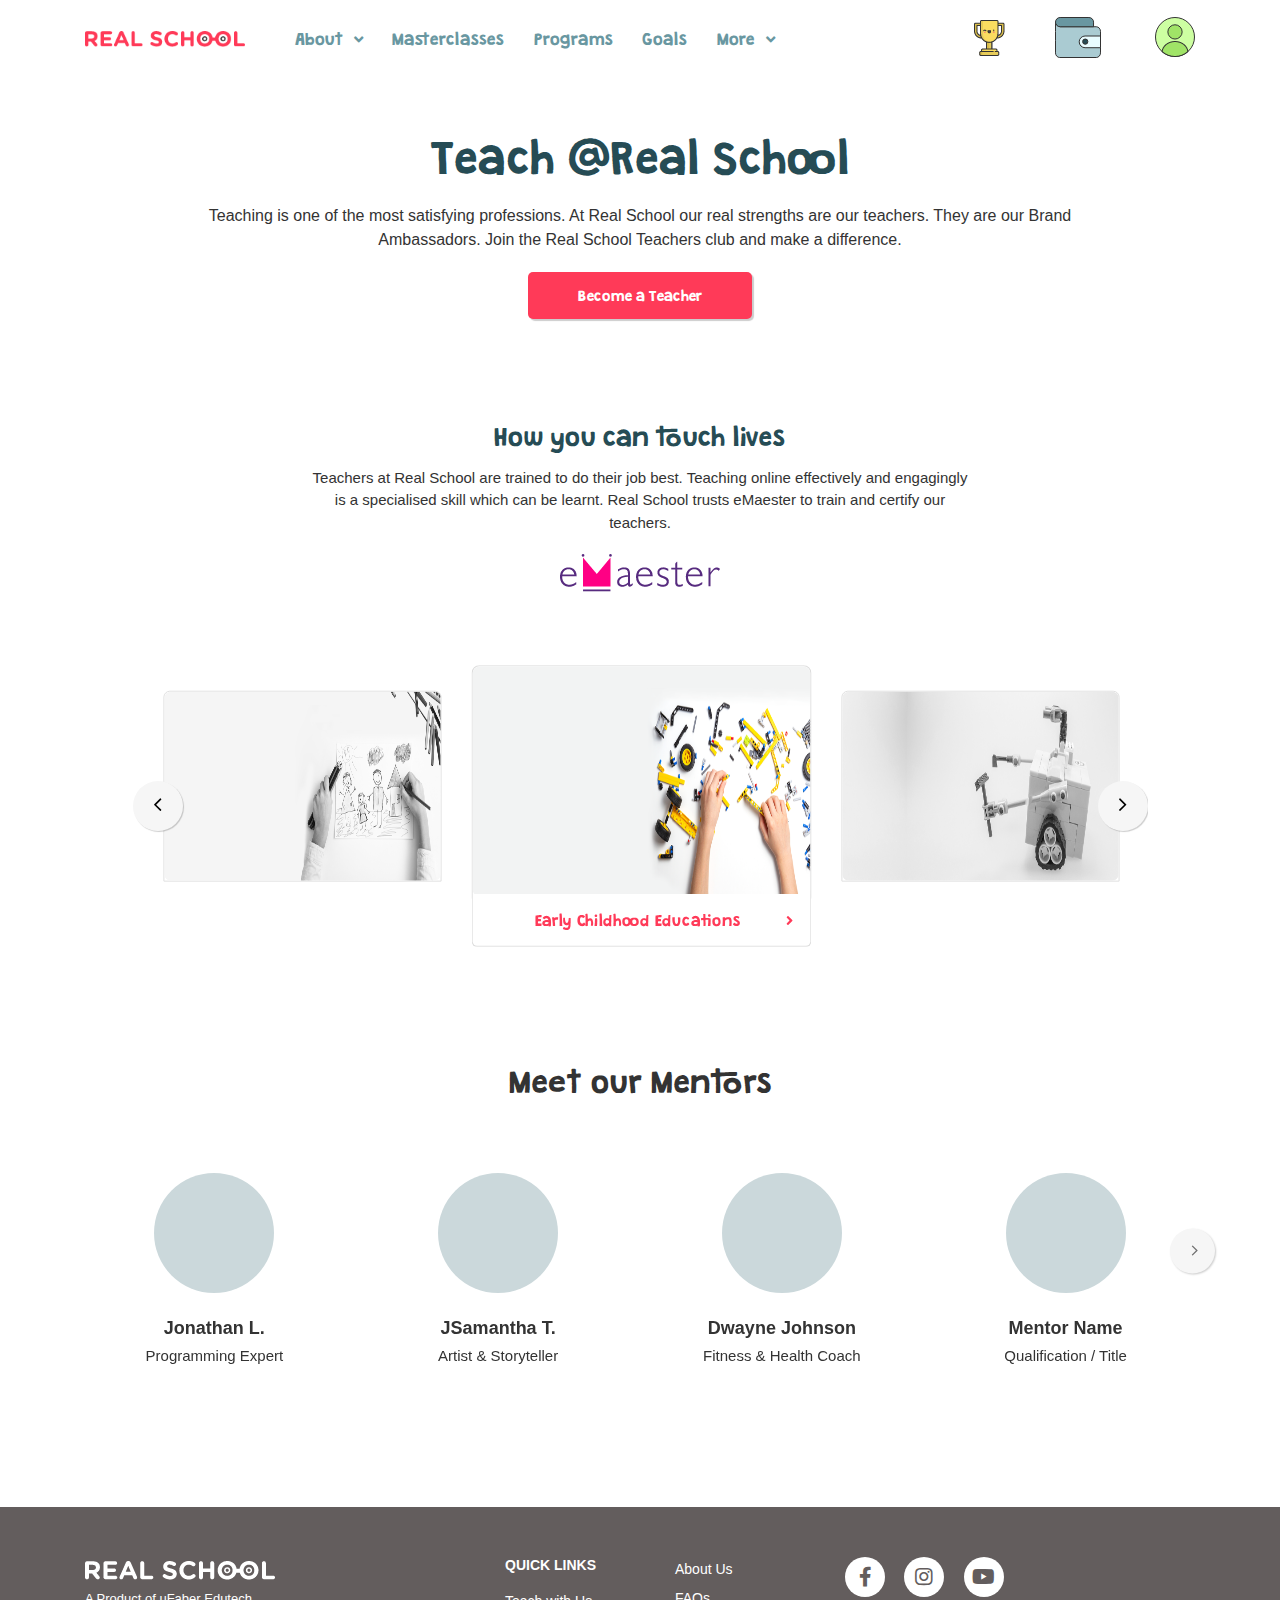
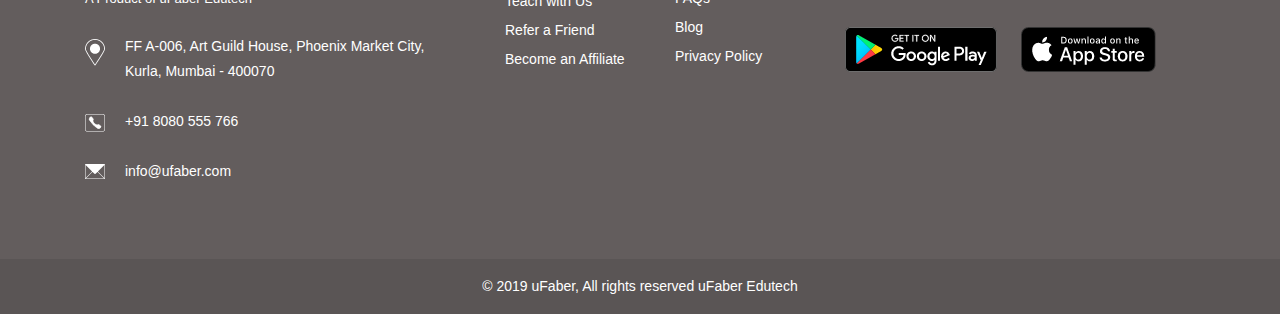
==== commit 5b5392ae: "Teach@Rs page slider ui fix" ====
--- a/teachRs.html
+++ b/teachRs.html
@@ -418,50 +418,42 @@
                         <div class="teachRsMaiAreaSliderActive">
                            <div class="teachRsMaiAreaSliderItem">
                               <div class="imageBox">
-                                 <img class="img-fluid" src="asset/img/merketing/29.png" alt="">
+                                 <img class="img-fluid" src="asset/img/teachrs/1.png" alt="">
                               </div>
                               <div class="btnAction text-center">
-                                 <a href="#">Put the content here <span><i class="fa fa-long-arrow-right"></i></span></a>
+                                 <a href="#">Early Childhood Educations <span><i class="fa fa-angle-right"></i></span></a>
                               </div>
                            </div>
                            <div class="teachRsMaiAreaSliderItem">
                               <div class="imageBox">
-                                 <img class="img-fluid" src="asset/img/merketing/29.png" alt="">
+                                 <img class="img-fluid" src="asset/img/teachrs/2.jpg" alt="">
                               </div>
                               <div class="btnAction text-center">
-                                 <a href="#">Put the content here <span><i class="fa fa-long-arrow-right"></i></span></a>
+                                <a href="#">Early Childhood Educations <span><i class="fa fa-angle-right"></i></span></a>
                               </div>
                            </div>
                            <div class="teachRsMaiAreaSliderItem">
                               <div class="imageBox">
-                                 <img class="img-fluid" src="asset/img/merketing/29.png" alt="">
+                                 <img class="img-fluid" src="asset/img/teachrs/3.jpg" alt="">
                               </div>
                               <div class="btnAction text-center">
-                                 <a href="#">Put the content here <span><i class="fa fa-long-arrow-right"></i></span></a>
+                                 <a href="#">Early Childhood Educations <span><i class="fa fa-angle-right"></i></span></a>
                               </div>
                            </div>
                            <div class="teachRsMaiAreaSliderItem">
                               <div class="imageBox">
-                                 <img class="img-fluid" src="asset/img/merketing/29.png" alt="">
+                                 <img class="img-fluid" src="asset/img/teachrs/4.jpg" alt="">
                               </div>
                               <div class="btnAction text-center">
-                                 <a href="#">Put the content here <span><i class="fa fa-long-arrow-right"></i></span></a>
+                                <a href="#">Early Childhood Educations <span><i class="fa fa-angle-right"></i></span></a>
                               </div>
                            </div>
                            <div class="teachRsMaiAreaSliderItem">
                               <div class="imageBox">
-                                 <img class="img-fluid" src="asset/img/merketing/29.png" alt="">
+                                 <img class="img-fluid" src="asset/img/teachrs/5.png" alt="">
                               </div>
                               <div class="btnAction text-center">
-                                 <a href="#">Put the content here <span><i class="fa fa-long-arrow-right"></i></span></a>
-                              </div>
-                           </div>
-                           <div class="teachRsMaiAreaSliderItem">
-                              <div class="imageBox">
-                                 <img class="img-fluid" src="asset/img/merketing/29.png" alt="">
-                              </div>
-                              <div class="btnAction text-center">
-                                 <a href="#">Put the content here <span><i class="fa fa-long-arrow-right"></i></span></a>
+                                 <a href="#">Early Childhood Educations <span><i class="fa fa-angle-right"></i></span></a>
                               </div>
                            </div>
                         </div>
--- a/asset/css/style.css
+++ b/asset/css/style.css
@@ -7544,10 +7544,11 @@
         #teachRsMaiArea .teachRsMaiAreaSlider .teachRsMaiAreaSliderActive .teachRsMaiAreaSliderItem .imageBox {
           position: relative;
           border: 1px solid #ddd;
-          box-shadow: 1px 1px 1px rgba(0, 0, 0, 0.2);
           border-radius: 7px 7px 0px 0px; }
           #teachRsMaiArea .teachRsMaiAreaSlider .teachRsMaiAreaSliderActive .teachRsMaiAreaSliderItem .imageBox > img {
-            border-radius: 7px; }
+            border-radius: 7px;
+            height: 210px;
+            filter: grayscale(100); }
         #teachRsMaiArea .teachRsMaiAreaSlider .teachRsMaiAreaSliderActive .teachRsMaiAreaSliderItem .btnAction {
           transition: 0.4s;
           opacity: 0;
@@ -7556,16 +7557,18 @@
             display: block;
             width: 100%;
             margin: 0 auto;
-            padding: 10px 15px 14px 15px;
+            padding: 12px 15px 15px 15px;
             border-radius: 0px 0px 5px 5px;
             font-family: gc;
-            font-size: 11px;
+            font-size: 13px;
             border: 1px solid #ddd;
             margin-top: -4px;
             background: #fff;
             z-index: 99999;
-            text-align: left;
-            position: relative; }
+            text-align: center;
+            position: relative;
+            color: #FF3A58;
+            border-top: none; }
             #teachRsMaiArea .teachRsMaiAreaSlider .teachRsMaiAreaSliderActive .teachRsMaiAreaSliderItem .btnAction a span {
               display: block;
               float: right; }
@@ -7575,6 +7578,8 @@
               color: #fff; }
       #teachRsMaiArea .teachRsMaiAreaSlider .teachRsMaiAreaSliderActive .teachRsMaiAreaSliderItem.slick-center {
         transform: scale(1.1); }
+        #teachRsMaiArea .teachRsMaiAreaSlider .teachRsMaiAreaSliderActive .teachRsMaiAreaSliderItem.slick-center .imageBox img {
+          filter: grayscale(0); }
         #teachRsMaiArea .teachRsMaiAreaSlider .teachRsMaiAreaSliderActive .teachRsMaiAreaSliderItem.slick-center .btnAction {
           opacity: 1;
           visibility: visible; }
